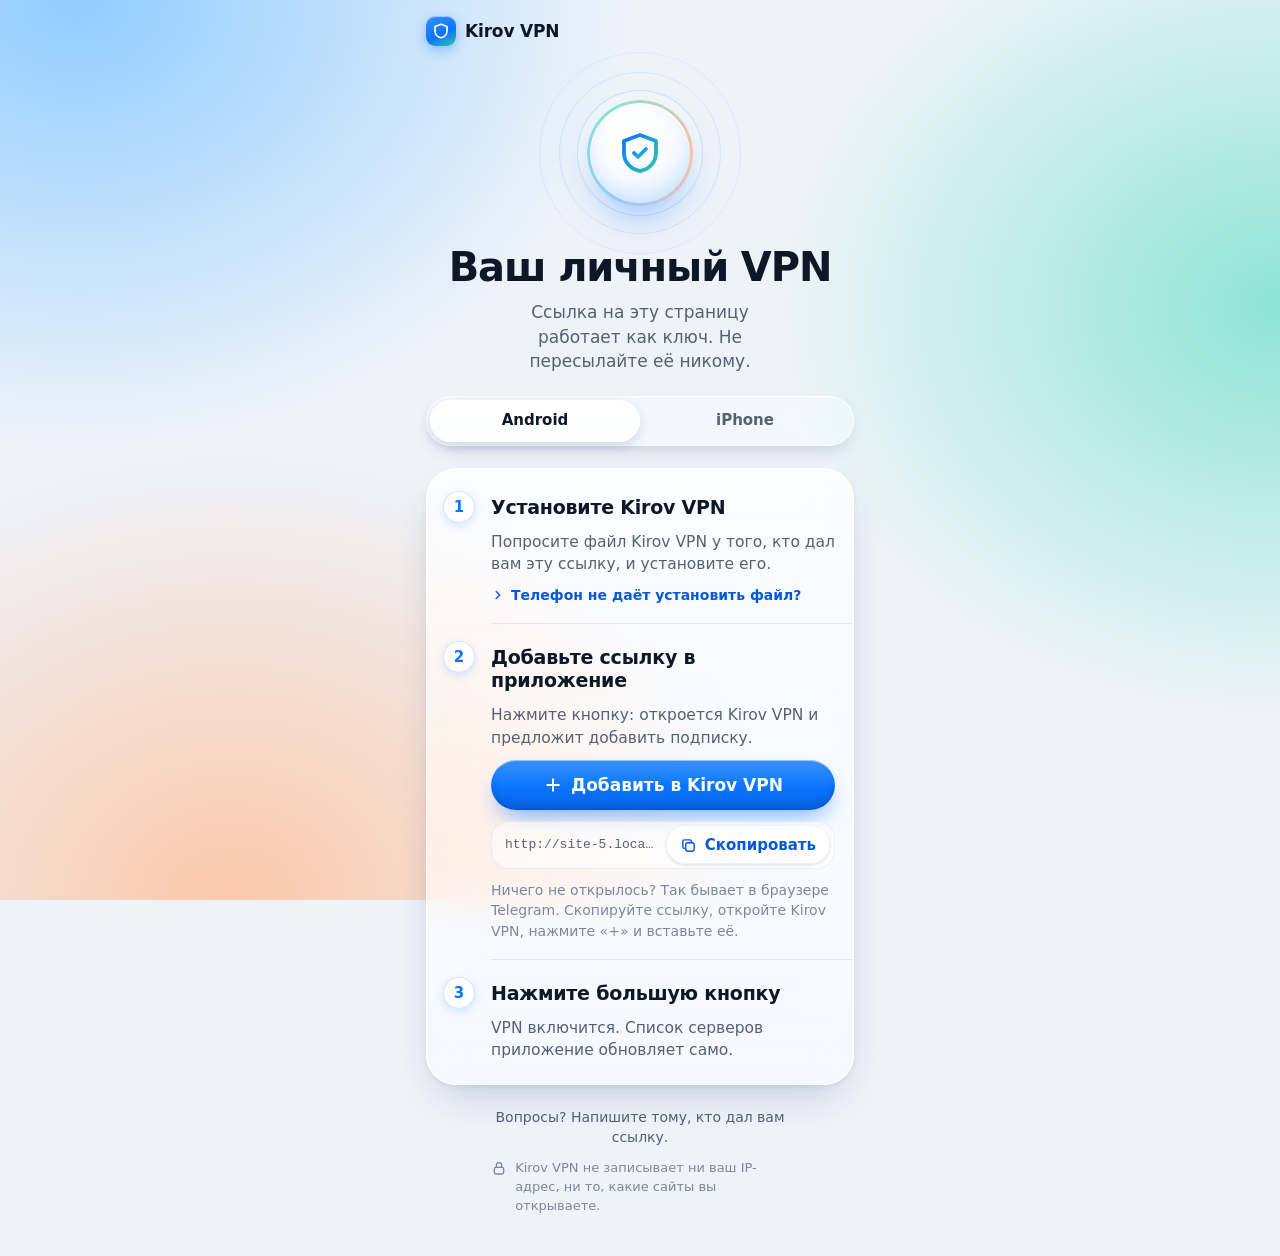
==== server/remnawave/klaus-page.html @ 03f594e6 "Panel: keep no data on friends and serve Kirov VPN's own page Privacy (the owner's wish: keep nothin" ====
<!doctype html>
<!-- Kirov VPN: the page friends see when they open their subscription link
     in a browser (Caddy serves it for Accept: text/html; apps still get
     their server list from Remnawave). install-panel.sh fills in
     klaus-config. Nothing is loaded from other sites, and the link never
     leaves as a referrer. -->
<html lang="ru">
<head>
<meta charset="utf-8">
<meta name="viewport" content="width=device-width, initial-scale=1, viewport-fit=cover">
<meta name="referrer" content="no-referrer">
<meta name="robots" content="noindex, nofollow">
<meta name="format-detection" content="telephone=no">
<meta name="theme-color" content="#EEF3F9">
<meta http-equiv="Content-Security-Policy" content="default-src 'none'; script-src 'unsafe-inline'; style-src 'unsafe-inline'; img-src 'self' data:; connect-src 'self'; base-uri 'none'; form-action 'none'">
<title>Kirov VPN</title>
<link rel="icon" href="data:,">
<script id="klaus-config" type="application/json">{}</script>
<style>
  :root {
    --ice: #EEF3F9;
    --ink: #0E1726;
    --slate: #556173;
    --mist: #7D8799;
    --blue: #0A74FF;
    --blue-deep: #0659D6;
    --mint: #2FC8A8;
    --hair: rgba(14, 23, 38, 0.08);
    --edge: rgba(255, 255, 255, 0.85);
    --shadow: 0 18px 40px -14px rgba(22, 44, 96, 0.24), 0 2px 6px rgba(22, 44, 96, 0.06);
    --font: -apple-system, BlinkMacSystemFont, "SF Pro Text", "SF Pro Display", system-ui, "Segoe UI", Roboto, "Helvetica Neue", Arial, sans-serif;
    --mono: ui-monospace, "SF Mono", SFMono-Regular, Menlo, Consolas, "Roboto Mono", monospace;
    color-scheme: light;
  }
  * { box-sizing: border-box; }
  [hidden] { display: none !important; }
  html { background: var(--ice); }
  body {
    margin: 0;
    font-family: var(--font);
    color: var(--ink);
    background: var(--ice);
    -webkit-font-smoothing: antialiased;
    -webkit-text-size-adjust: 100%;
  }

  /* The wallpaper the glass sits on. */
  .wall {
    position: fixed;
    inset: 0;
    z-index: 0;
    pointer-events: none;
    background:
      radial-gradient(62vmax 50vmax at 6% 0%, rgba(140, 203, 255, 0.95), rgba(140, 203, 255, 0) 70%),
      radial-gradient(56vmax 46vmax at 100% 34%, rgba(125, 226, 205, 0.85), rgba(125, 226, 205, 0) 70%),
      radial-gradient(60vmax 50vmax at 18% 100%, rgba(255, 190, 150, 0.8), rgba(255, 190, 150, 0) 70%),
      var(--ice);
  }

  .page {
    position: relative;
    z-index: 1;
    max-width: 460px;
    margin: 0 auto;
    padding-left: max(16px, env(safe-area-inset-left, 0px));
    padding-right: max(16px, env(safe-area-inset-right, 0px));
    padding-block: calc(16px + env(safe-area-inset-top, 0px)) calc(40px + env(safe-area-inset-bottom, 0px));
    display: flex;
    flex-direction: column;
    gap: 22px;
  }

  .top {
    display: flex;
    align-items: center;
    gap: 9px;
    font-weight: 700;
    font-size: 17px;
    letter-spacing: -0.01em;
  }
  .mark {
    width: 30px;
    height: 30px;
    border-radius: 9px;
    display: grid;
    place-items: center;
    background: linear-gradient(155deg, #3A93FF, var(--blue) 58%, var(--mint));
    box-shadow: inset 0 1px 0 rgba(255, 255, 255, 0.55), 0 4px 12px rgba(10, 116, 255, 0.35);
  }
  .mark svg { width: 18px; height: 18px; }

  /* Hero: the big button of the app, in glass, with the rings of a connection. */
  .hero {
    display: flex;
    flex-direction: column;
    align-items: center;
    text-align: center;
    gap: 12px;
  }
  .orb {
    position: relative;
    width: 150px;
    height: 150px;
    margin-block: 10px 6px;
    display: grid;
    place-items: center;
  }
  .ring {
    position: absolute;
    border-radius: 50%;
    border: 1.5px solid rgba(10, 116, 255, 0.16);
  }
  .r1 { inset: 12px; background: rgba(255, 255, 255, 0.28); }
  .r2 { inset: -6px; border-color: rgba(10, 116, 255, 0.11); }
  .r3 { inset: -26px; border-color: rgba(10, 116, 255, 0.07); }
  .disc {
    position: relative;
    width: 100px;
    height: 100px;
    border-radius: 50%;
    display: grid;
    place-items: center;
    background: radial-gradient(120% 120% at 30% 18%, rgba(255, 255, 255, 0.97), rgba(255, 255, 255, 0.6) 46%, rgba(206, 230, 255, 0.55) 100%);
    -webkit-backdrop-filter: blur(10px) saturate(180%);
    backdrop-filter: blur(10px) saturate(180%);
    box-shadow:
      inset 0 2px 1px rgba(255, 255, 255, 0.95),
      inset 0 -10px 18px rgba(10, 116, 255, 0.12),
      0 20px 38px -12px rgba(10, 116, 255, 0.5);
  }
  .disc::after {
    content: "";
    position: absolute;
    inset: -3px;
    border-radius: 50%;
    padding: 3px;
    background: conic-gradient(from 210deg, rgba(140, 203, 255, 0.95), rgba(125, 226, 205, 0.95), rgba(255, 190, 150, 0.95), rgba(140, 203, 255, 0.95));
    -webkit-mask: linear-gradient(#000 0 0) content-box, linear-gradient(#000 0 0);
    -webkit-mask-composite: xor;
    mask-composite: exclude;
  }
  .disc svg { width: 48px; height: 48px; }

  h1 {
    margin: 0;
    font-size: clamp(32px, 9vw, 40px);
    line-height: 1.05;
    font-weight: 800;
    letter-spacing: -0.028em;
    text-wrap: balance;
  }
  .lede {
    margin: 0;
    max-width: 30ch;
    font-size: 17px;
    line-height: 1.45;
    color: var(--slate);
    text-wrap: balance;
  }

  /* Segmented control with a sliding glass drop. */
  .seg {
    position: relative;
    display: grid;
    grid-template-columns: 1fr 1fr;
    padding: 4px;
    border-radius: 999px;
    background: rgba(255, 255, 255, 0.42);
    -webkit-backdrop-filter: blur(18px) saturate(180%);
    backdrop-filter: blur(18px) saturate(180%);
    box-shadow: inset 0 1px 0 rgba(255, 255, 255, 0.9), inset 0 0 0 1px rgba(255, 255, 255, 0.55), 0 8px 20px -10px rgba(22, 44, 96, 0.3);
  }
  .seg .thumb {
    position: absolute;
    top: 4px;
    bottom: 4px;
    left: 4px;
    width: calc(50% - 4px);
    border-radius: 999px;
    background: linear-gradient(180deg, #FFFFFF, rgba(255, 255, 255, 0.85));
    box-shadow: 0 4px 12px rgba(22, 44, 96, 0.16), inset 0 1px 0 #FFFFFF;
    transition: transform 0.4s cubic-bezier(0.3, 1.35, 0.5, 1);
  }
  .seg[data-active="iphone"] .thumb { transform: translateX(100%); }
  .seg button {
    position: relative;
    z-index: 1;
    height: 42px;
    border: 0;
    border-radius: 999px;
    background: transparent;
    font: 600 15px/1 var(--font);
    color: var(--slate);
    cursor: pointer;
    -webkit-tap-highlight-color: transparent;
  }
  .seg button[aria-selected="true"] { color: var(--ink); }

  /* Glass sheets. */
  .sheet {
    position: relative;
    border-radius: 30px;
    background: linear-gradient(180deg, rgba(255, 255, 255, 0.74), rgba(255, 255, 255, 0.52));
    -webkit-backdrop-filter: blur(24px) saturate(180%);
    backdrop-filter: blur(24px) saturate(180%);
    border: 1px solid var(--edge);
    box-shadow: inset 0 1px 0 rgba(255, 255, 255, 0.95), var(--shadow);
  }
  @supports not ((backdrop-filter: blur(1px)) or (-webkit-backdrop-filter: blur(1px))) {
    .sheet, .seg { background: rgba(255, 255, 255, 0.92); }
  }

  .steps { list-style: none; margin: 0; padding: 4px 0; }
  .step {
    position: relative;
    display: grid;
    grid-template-columns: 34px 1fr;
    gap: 14px;
    padding: 18px 18px 18px 16px;
  }
  .step + .step::before {
    content: "";
    position: absolute;
    top: 0;
    left: 64px;
    right: 0;
    border-top: 1px solid var(--hair);
  }
  .num {
    width: 32px;
    height: 32px;
    border-radius: 50%;
    display: grid;
    place-items: center;
    font-weight: 700;
    font-size: 15px;
    font-variant-numeric: tabular-nums;
    color: var(--blue);
    background: linear-gradient(180deg, #FFFFFF, rgba(255, 255, 255, 0.6));
    border: 1px solid rgba(10, 116, 255, 0.18);
    box-shadow: inset 0 1px 0 #FFFFFF, 0 3px 8px rgba(10, 116, 255, 0.16);
  }
  .body { display: flex; flex-direction: column; gap: 11px; min-width: 0; }
  .body h2 {
    margin: 5px 0 0;
    font-size: 19px;
    line-height: 1.25;
    font-weight: 650;
    letter-spacing: -0.012em;
  }
  .body p { margin: 0; font-size: 15.5px; line-height: 1.45; color: var(--slate); }
  .body .note, .soon .note { font-size: 14px; color: var(--mist); }

  .btn {
    display: flex;
    align-items: center;
    justify-content: center;
    gap: 8px;
    width: 100%;
    min-height: 50px;
    padding: 0 20px;
    border: 0;
    border-radius: 999px;
    font: 600 17px/1.1 var(--font);
    text-decoration: none;
    cursor: pointer;
    -webkit-tap-highlight-color: transparent;
    transition: transform 0.15s ease, box-shadow 0.2s ease;
  }
  .btn:active { transform: scale(0.97); }
  .btn svg { width: 20px; height: 20px; flex: none; }
  .btn.primary {
    color: #FFFFFF;
    background: linear-gradient(180deg, #3A93FF 0%, var(--blue) 55%, #0662E0 100%);
    box-shadow: inset 0 1px 0 rgba(255, 255, 255, 0.5), inset 0 -2px 6px rgba(0, 40, 120, 0.25), 0 12px 24px -8px rgba(10, 116, 255, 0.6);
  }
  .btn.tint {
    color: var(--blue-deep);
    background: rgba(10, 116, 255, 0.1);
    box-shadow: inset 0 0 0 1px rgba(10, 116, 255, 0.16);
  }
  .btn.small {
    width: auto;
    min-height: 38px;
    padding: 0 14px;
    font-size: 15px;
    color: var(--blue-deep);
    background: rgba(255, 255, 255, 0.85);
    box-shadow: inset 0 1px 0 #FFFFFF, 0 1px 3px rgba(22, 44, 96, 0.14), inset 0 0 0 1px rgba(14, 23, 38, 0.06);
  }
  .btn.small svg { width: 17px; height: 17px; }

  .linkrow {
    display: flex;
    align-items: center;
    gap: 8px;
    padding: 5px 5px 5px 14px;
    border-radius: 18px;
    background: rgba(255, 255, 255, 0.55);
    box-shadow: inset 0 0 0 1px rgba(14, 23, 38, 0.06);
  }
  .linkrow code {
    flex: 1;
    min-width: 0;
    font: 13px/1.3 var(--mono);
    color: var(--slate);
    white-space: nowrap;
    overflow: hidden;
    text-overflow: ellipsis;
    -webkit-user-select: all;
    user-select: all;
  }

  details.tip { font-size: 14px; color: var(--slate); }
  details.tip summary {
    list-style: none;
    display: inline-flex;
    align-items: center;
    gap: 6px;
    color: var(--blue-deep);
    font-weight: 600;
    cursor: pointer;
  }
  details.tip summary::-webkit-details-marker { display: none; }
  details.tip summary svg { width: 14px; height: 14px; transition: transform 0.2s ease; }
  details.tip[open] summary svg { transform: rotate(90deg); }
  details.tip p { margin: 8px 0 0; font-size: 14px; }

  .soon { padding: 26px 22px 24px; display: flex; flex-direction: column; align-items: center; text-align: center; gap: 12px; }
  .soon-icon {
    width: 64px;
    height: 64px;
    border-radius: 20px;
    display: grid;
    place-items: center;
    background: linear-gradient(180deg, #FFFFFF, rgba(255, 255, 255, 0.6));
    box-shadow: inset 0 1px 0 #FFFFFF, 0 8px 18px -6px rgba(22, 44, 96, 0.25), inset 0 0 0 1px rgba(14, 23, 38, 0.05);
  }
  .soon-icon svg { width: 30px; height: 30px; }
  .soon h2 { margin: 4px 0 0; font-size: 21px; font-weight: 700; letter-spacing: -0.015em; text-wrap: balance; }
  .soon p { margin: 0; max-width: 32ch; font-size: 15.5px; line-height: 1.45; color: var(--slate); }
  .badge {
    font-size: 12px;
    font-weight: 700;
    letter-spacing: 0.06em;
    text-transform: uppercase;
    color: var(--blue-deep);
    padding: 5px 10px;
    border-radius: 999px;
    background: rgba(10, 116, 255, 0.1);
  }

  .foot { display: flex; flex-direction: column; align-items: center; gap: 12px; text-align: center; padding-inline: 6px; }
  .foot p { margin: 0; font-size: 14px; line-height: 1.45; color: var(--slate); max-width: 36ch; }
  .foot a { color: var(--blue-deep); font-weight: 600; text-decoration: none; }
  .foot .priv { display: flex; gap: 8px; align-items: flex-start; text-align: left; font-size: 13px; color: var(--mist); }
  .foot .priv svg { width: 16px; height: 16px; flex: none; margin-top: 1px; }

  .toast {
    position: fixed;
    left: 50%;
    bottom: calc(24px + env(safe-area-inset-bottom, 0px));
    transform: translateX(-50%);
    z-index: 10;
    max-width: calc(100% - 32px);
    padding: 12px 18px;
    border-radius: 999px;
    background: rgba(20, 28, 44, 0.84);
    -webkit-backdrop-filter: blur(16px);
    backdrop-filter: blur(16px);
    color: #FFFFFF;
    font: 600 15px/1.3 var(--font);
    text-align: center;
    box-shadow: 0 12px 30px rgba(0, 0, 0, 0.22);
  }

  .btn:focus-visible, .seg button:focus-visible, details.tip summary:focus-visible, .foot a:focus-visible {
    outline: 3px solid rgba(10, 116, 255, 0.45);
    outline-offset: 3px;
  }

  @media (prefers-reduced-motion: no-preference) {
    .ring { animation: ripple 2.2s cubic-bezier(0.2, 0.7, 0.2, 1) both; }
    .r2 { animation-delay: 0.18s; }
    .r3 { animation-delay: 0.36s; }
    .disc { animation: settle 0.9s cubic-bezier(0.2, 1.3, 0.4, 1) both; }
    @keyframes ripple {
      0% { transform: scale(0.72); opacity: 0; }
      55% { opacity: 1; }
      100% { transform: scale(1); opacity: 1; }
    }
    @keyframes settle {
      0% { transform: scale(0.86); }
      100% { transform: scale(1); }
    }
  }
  @media (prefers-reduced-motion: reduce) {
    .seg .thumb, .btn, details.tip summary svg { transition: none; }
  }
</style>
</head>
<body>
<div class="wall" aria-hidden="true"></div>

<main class="page">
  <header class="top">
    <span class="mark" aria-hidden="true">
      <svg viewBox="0 0 24 24" fill="none" stroke="#FFFFFF" stroke-width="2.2" stroke-linecap="round" stroke-linejoin="round"><path d="M12 3l8 3v6c0 4.5-3.4 8.3-8 9-4.6-.7-8-4.5-8-9V6z"/></svg>
    </span>
    Kirov VPN
  </header>

  <section class="hero">
    <div class="orb" aria-hidden="true">
      <span class="ring r3"></span>
      <span class="ring r2"></span>
      <span class="ring r1"></span>
      <span class="disc">
        <svg viewBox="0 0 24 24" fill="none" stroke-width="1.9" stroke-linecap="round" stroke-linejoin="round">
          <defs>
            <linearGradient id="shield-ink" x1="0" y1="0" x2="1" y2="1">
              <stop offset="0" stop-color="#0A74FF"/>
              <stop offset="1" stop-color="#2FC8A8"/>
            </linearGradient>
          </defs>
          <path stroke="url(#shield-ink)" d="M12 3l8 3v6c0 4.5-3.4 8.3-8 9-4.6-.7-8-4.5-8-9V6z"/>
          <path stroke="url(#shield-ink)" d="M9 12l2 2 4-4"/>
        </svg>
      </span>
    </div>
    <h1>Ваш личный VPN</h1>
    <p class="lede">Ссылка на эту страницу работает как ключ. Не пересылайте её никому.</p>
  </section>

  <div class="seg" id="seg" role="tablist" aria-label="Ваш телефон" data-active="android">
    <span class="thumb" aria-hidden="true"></span>
    <button type="button" role="tab" id="tab-android" aria-controls="panel-android" aria-selected="true">Android</button>
    <button type="button" role="tab" id="tab-iphone" aria-controls="panel-iphone" aria-selected="false" tabindex="-1">iPhone</button>
  </div>

  <section class="sheet" id="panel-android" role="tabpanel" aria-labelledby="tab-android">
    <ol class="steps">
      <li class="step">
        <span class="num">1</span>
        <div class="body">
          <h2>Установите Kirov VPN</h2>
          <p id="ask-app">Попросите файл Kirov VPN у того, кто дал вам эту ссылку, и установите его.</p>
          <p id="open-app" hidden>Скачайте приложение и откройте файл. Если телефон спросит, разрешите установку из этого источника.</p>
          <a class="btn tint" id="get-app" href="/app/KirovVPN.apk" hidden>
            <svg viewBox="0 0 24 24" fill="none" stroke="currentColor" stroke-width="2" stroke-linecap="round" stroke-linejoin="round"><path d="M12 4v11"/><path d="M7 10l5 5 5-5"/><path d="M5 20h14"/></svg>
            Скачать приложение
          </a>
          <details class="tip">
            <summary>
              <svg viewBox="0 0 24 24" fill="none" stroke="currentColor" stroke-width="2.4" stroke-linecap="round" stroke-linejoin="round"><path d="M9 6l6 6-6 6"/></svg>
              Телефон не даёт установить файл?
            </summary>
            <p>На Samsung на время выключите «Автоблокировщик», на Huawei и Honor выключите «Чистый режим». Их можно найти поиском в настройках.</p>
          </details>
        </div>
      </li>
      <li class="step">
        <span class="num">2</span>
        <div class="body">
          <h2>Добавьте ссылку в приложение</h2>
          <p>Нажмите кнопку: откроется Kirov VPN и предложит добавить подписку.</p>
          <a class="btn primary" id="add" href="#">
            <svg viewBox="0 0 24 24" fill="none" stroke="currentColor" stroke-width="2.4" stroke-linecap="round"><path d="M12 5v14"/><path d="M5 12h14"/></svg>
            Добавить в Kirov VPN
          </a>
          <div class="linkrow">
            <code id="link"></code>
            <button type="button" class="btn small" id="copy">
              <svg viewBox="0 0 24 24" fill="none" stroke="currentColor" stroke-width="2" stroke-linecap="round" stroke-linejoin="round"><rect x="8" y="8" width="12" height="12" rx="3"/><path d="M16 8V6a2 2 0 0 0-2-2H6a2 2 0 0 0-2 2v8a2 2 0 0 0 2 2h2"/></svg>
              Скопировать
            </button>
          </div>
          <p class="note">Ничего не открылось? Так бывает в браузере Telegram. Скопируйте ссылку, откройте Kirov VPN, нажмите «+» и вставьте её.</p>
        </div>
      </li>
      <li class="step">
        <span class="num">3</span>
        <div class="body">
          <h2>Нажмите большую кнопку</h2>
          <p>VPN включится. Список серверов приложение обновляет само.</p>
        </div>
      </li>
    </ol>
  </section>

  <section class="sheet soon" id="panel-iphone" role="tabpanel" aria-labelledby="tab-iphone" hidden>
    <span class="soon-icon" aria-hidden="true">
      <svg viewBox="0 0 24 24" fill="none" stroke="#0A74FF" stroke-width="1.8" stroke-linecap="round" stroke-linejoin="round"><rect x="6" y="2.5" width="12" height="19" rx="3"/><path d="M10.5 18.5h3"/></svg>
    </span>
    <span class="badge">Скоро</span>
    <h2>Kirov VPN для iPhone</h2>
    <p>Приложение для iPhone готовится. Когда оно выйдет, здесь появится кнопка установки, а ваша ссылка останется той же.</p>
    <p class="note">Пока его нет, спросите у того, кто дал вам ссылку, как подключиться.</p>
  </section>

  <footer class="foot">
    <p id="ask-support">Вопросы? Напишите тому, кто дал вам ссылку.</p>
    <p id="support" hidden>Вопросы? <a id="support-link" href="#" target="_blank" rel="noopener noreferrer">Напишите нам</a></p>
    <p class="priv">
      <svg viewBox="0 0 24 24" fill="none" stroke="currentColor" stroke-width="2" stroke-linecap="round" stroke-linejoin="round"><rect x="5" y="11" width="14" height="10" rx="2.5"/><path d="M8 11V8a4 4 0 0 1 8 0v3"/></svg>
      Kirov VPN не записывает ни ваш IP-адрес, ни то, какие сайты вы открываете.
    </p>
  </footer>
</main>

<div class="toast" id="toast" role="status" aria-live="polite" hidden></div>

<script>
  (function () {
    var cfg = {};
    try { cfg = JSON.parse(document.getElementById("klaus-config").textContent) || {}; } catch (err) { cfg = {}; }
    var link = location.origin + location.pathname.replace(/\/+$/, "");

    var toastEl = document.getElementById("toast");
    var toastTimer;
    function toast(text) {
      toastEl.textContent = text;
      toastEl.hidden = false;
      clearTimeout(toastTimer);
      toastTimer = setTimeout(function () { toastEl.hidden = true; }, 2600);
    }

    var linkEl = document.getElementById("link");
    linkEl.textContent = link.replace(/^https:\/\//, "");
    document.getElementById("add").href = "klausvpn://add/" + link;

    // The app: a link of the owner (APK_URL), or the build the panel
    // publishes on /app/ once there is one.
    function offerDownload(url) {
      var a = document.getElementById("get-app");
      a.href = url;
      a.hidden = false;
      document.getElementById("open-app").hidden = false;
      document.getElementById("ask-app").hidden = true;
    }
    if (/^https:\/\//.test(cfg.apkUrl || "")) {
      offerDownload(cfg.apkUrl);
    } else if (window.fetch) {
      fetch("/app/version.json", { cache: "no-store" })
        .then(function (r) { if (r.ok) offerDownload("/app/KirovVPN.apk"); })
        .catch(function () {});
    }

    if (/^https?:\/\//.test(cfg.supportUrl || "")) {
      document.getElementById("support-link").href = cfg.supportUrl;
      document.getElementById("support").hidden = false;
      document.getElementById("ask-support").hidden = true;
    }

    function selectLink() {
      var range = document.createRange();
      range.selectNodeContents(linkEl);
      var sel = window.getSelection();
      sel.removeAllRanges();
      sel.addRange(range);
    }
    document.getElementById("copy").addEventListener("click", function () {
      var done = function () { toast("Ссылка скопирована"); };
      var fallback = function () { selectLink(); toast("Ссылка выделена: скопируйте её"); };
      try {
        if (navigator.clipboard && navigator.clipboard.writeText) {
          navigator.clipboard.writeText(link).then(done, fallback);
        } else {
          fallback();
        }
      } catch (err) {
        fallback();
      }
    });

    var seg = document.getElementById("seg");
    var tabs = {
      android: document.getElementById("tab-android"),
      iphone: document.getElementById("tab-iphone")
    };
    var panels = {
      android: document.getElementById("panel-android"),
      iphone: document.getElementById("panel-iphone")
    };
    function select(which, focus) {
      seg.setAttribute("data-active", which);
      Object.keys(tabs).forEach(function (k) {
        var on = k === which;
        tabs[k].setAttribute("aria-selected", on ? "true" : "false");
        tabs[k].tabIndex = on ? 0 : -1;
        panels[k].hidden = !on;
      });
      if (focus) tabs[which].focus();
    }
    tabs.android.addEventListener("click", function () { select("android"); });
    tabs.iphone.addEventListener("click", function () { select("iphone"); });
    seg.addEventListener("keydown", function (e) {
      if (e.key === "ArrowLeft" || e.key === "ArrowRight") {
        select(seg.getAttribute("data-active") === "android" ? "iphone" : "android", true);
        e.preventDefault();
      }
    });
    // iPadOS also says Macintosh; a touch screen tells them apart.
    var ios = /iPhone|iPad|iPod/.test(navigator.userAgent) ||
      (/Macintosh/.test(navigator.userAgent) && navigator.maxTouchPoints > 1);
    select(ios ? "iphone" : "android");
  })();
</script>
</body>
</html>
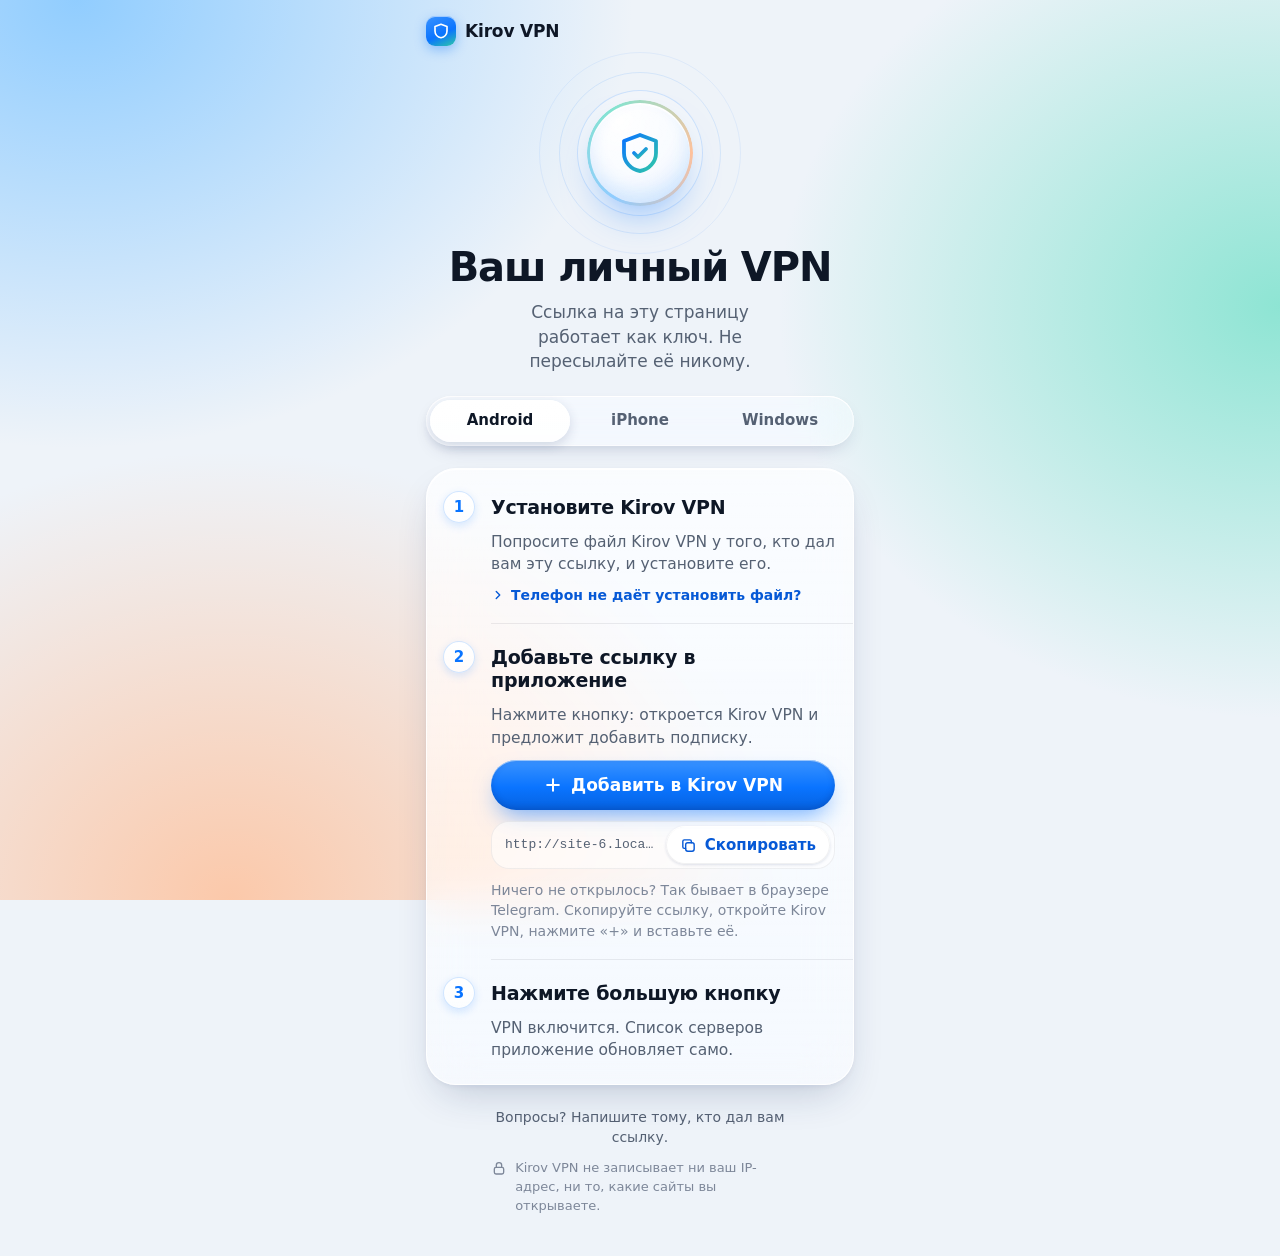
==== commit 99b870df: "Friend page: a Windows tab; the panel reads a public repository without a token The owner asked for " ====
--- a/server/remnawave/klaus-page.html
+++ b/server/remnawave/klaus-page.html
@@ -162,7 +162,7 @@
   .seg {
     position: relative;
     display: grid;
-    grid-template-columns: 1fr 1fr;
+    grid-template-columns: repeat(3, 1fr);
     padding: 4px;
     border-radius: 999px;
     background: rgba(255, 255, 255, 0.42);
@@ -175,13 +175,14 @@
     top: 4px;
     bottom: 4px;
     left: 4px;
-    width: calc(50% - 4px);
+    width: calc((100% - 8px) / 3);
     border-radius: 999px;
     background: linear-gradient(180deg, #FFFFFF, rgba(255, 255, 255, 0.85));
     box-shadow: 0 4px 12px rgba(22, 44, 96, 0.16), inset 0 1px 0 #FFFFFF;
     transition: transform 0.4s cubic-bezier(0.3, 1.35, 0.5, 1);
   }
   .seg[data-active="iphone"] .thumb { transform: translateX(100%); }
+  .seg[data-active="windows"] .thumb { transform: translateX(200%); }
   .seg button {
     position: relative;
     z-index: 1;
@@ -432,10 +433,11 @@
     <p class="lede">Ссылка на эту страницу работает как ключ. Не пересылайте её никому.</p>
   </section>
 
-  <div class="seg" id="seg" role="tablist" aria-label="Ваш телефон" data-active="android">
+  <div class="seg" id="seg" role="tablist" aria-label="Ваше устройство" data-active="android">
     <span class="thumb" aria-hidden="true"></span>
     <button type="button" role="tab" id="tab-android" aria-controls="panel-android" aria-selected="true">Android</button>
     <button type="button" role="tab" id="tab-iphone" aria-controls="panel-iphone" aria-selected="false" tabindex="-1">iPhone</button>
+    <button type="button" role="tab" id="tab-windows" aria-controls="panel-windows" aria-selected="false" tabindex="-1">Windows</button>
   </div>
 
   <section class="sheet" id="panel-android" role="tabpanel" aria-labelledby="tab-android">
@@ -498,6 +500,16 @@
     <p class="note">Пока его нет, спросите у того, кто дал вам ссылку, как подключиться.</p>
   </section>
 
+  <section class="sheet soon" id="panel-windows" role="tabpanel" aria-labelledby="tab-windows" hidden>
+    <span class="soon-icon" aria-hidden="true">
+      <svg viewBox="0 0 24 24" fill="none" stroke="#0A74FF" stroke-width="1.8" stroke-linecap="round" stroke-linejoin="round"><rect x="3.5" y="4.5" width="17" height="11.5" rx="2"/><path d="M2 19.5h20"/></svg>
+    </span>
+    <span class="badge">Скоро</span>
+    <h2>Kirov VPN для Windows</h2>
+    <p>Программа для компьютера уже проверяется. Когда она выйдет, здесь появится кнопка «Скачать», а ваша ссылка останется той же.</p>
+    <p class="note">Пока её нет, спросите у того, кто дал вам ссылку, как подключиться.</p>
+  </section>
+
   <footer class="foot">
     <p id="ask-support">Вопросы? Напишите тому, кто дал вам ссылку.</p>
     <p id="support" hidden>Вопросы? <a id="support-link" href="#" target="_blank" rel="noopener noreferrer">Напишите нам</a></p>
@@ -574,14 +586,13 @@
     });
 
     var seg = document.getElementById("seg");
-    var tabs = {
-      android: document.getElementById("tab-android"),
-      iphone: document.getElementById("tab-iphone")
-    };
-    var panels = {
-      android: document.getElementById("panel-android"),
-      iphone: document.getElementById("panel-iphone")
-    };
+    var order = ["android", "iphone", "windows"];
+    var tabs = {};
+    var panels = {};
+    order.forEach(function (k) {
+      tabs[k] = document.getElementById("tab-" + k);
+      panels[k] = document.getElementById("panel-" + k);
+    });
     function select(which, focus) {
       seg.setAttribute("data-active", which);
       Object.keys(tabs).forEach(function (k) {
@@ -592,18 +603,20 @@
       });
       if (focus) tabs[which].focus();
     }
-    tabs.android.addEventListener("click", function () { select("android"); });
-    tabs.iphone.addEventListener("click", function () { select("iphone"); });
+    order.forEach(function (k) {
+      tabs[k].addEventListener("click", function () { select(k); });
+    });
     seg.addEventListener("keydown", function (e) {
       if (e.key === "ArrowLeft" || e.key === "ArrowRight") {
-        select(seg.getAttribute("data-active") === "android" ? "iphone" : "android", true);
+        var i = order.indexOf(seg.getAttribute("data-active")) + (e.key === "ArrowRight" ? 1 : -1);
+        select(order[(i + order.length) % order.length], true);
         e.preventDefault();
       }
     });
     // iPadOS also says Macintosh; a touch screen tells them apart.
-    var ios = /iPhone|iPad|iPod/.test(navigator.userAgent) ||
-      (/Macintosh/.test(navigator.userAgent) && navigator.maxTouchPoints > 1);
-    select(ios ? "iphone" : "android");
+    var ua = navigator.userAgent;
+    var ios = /iPhone|iPad|iPod/.test(ua) || (/Macintosh/.test(ua) && navigator.maxTouchPoints > 1);
+    select(ios ? "iphone" : /Windows NT/.test(ua) ? "windows" : "android");
   })();
 </script>
 </body>
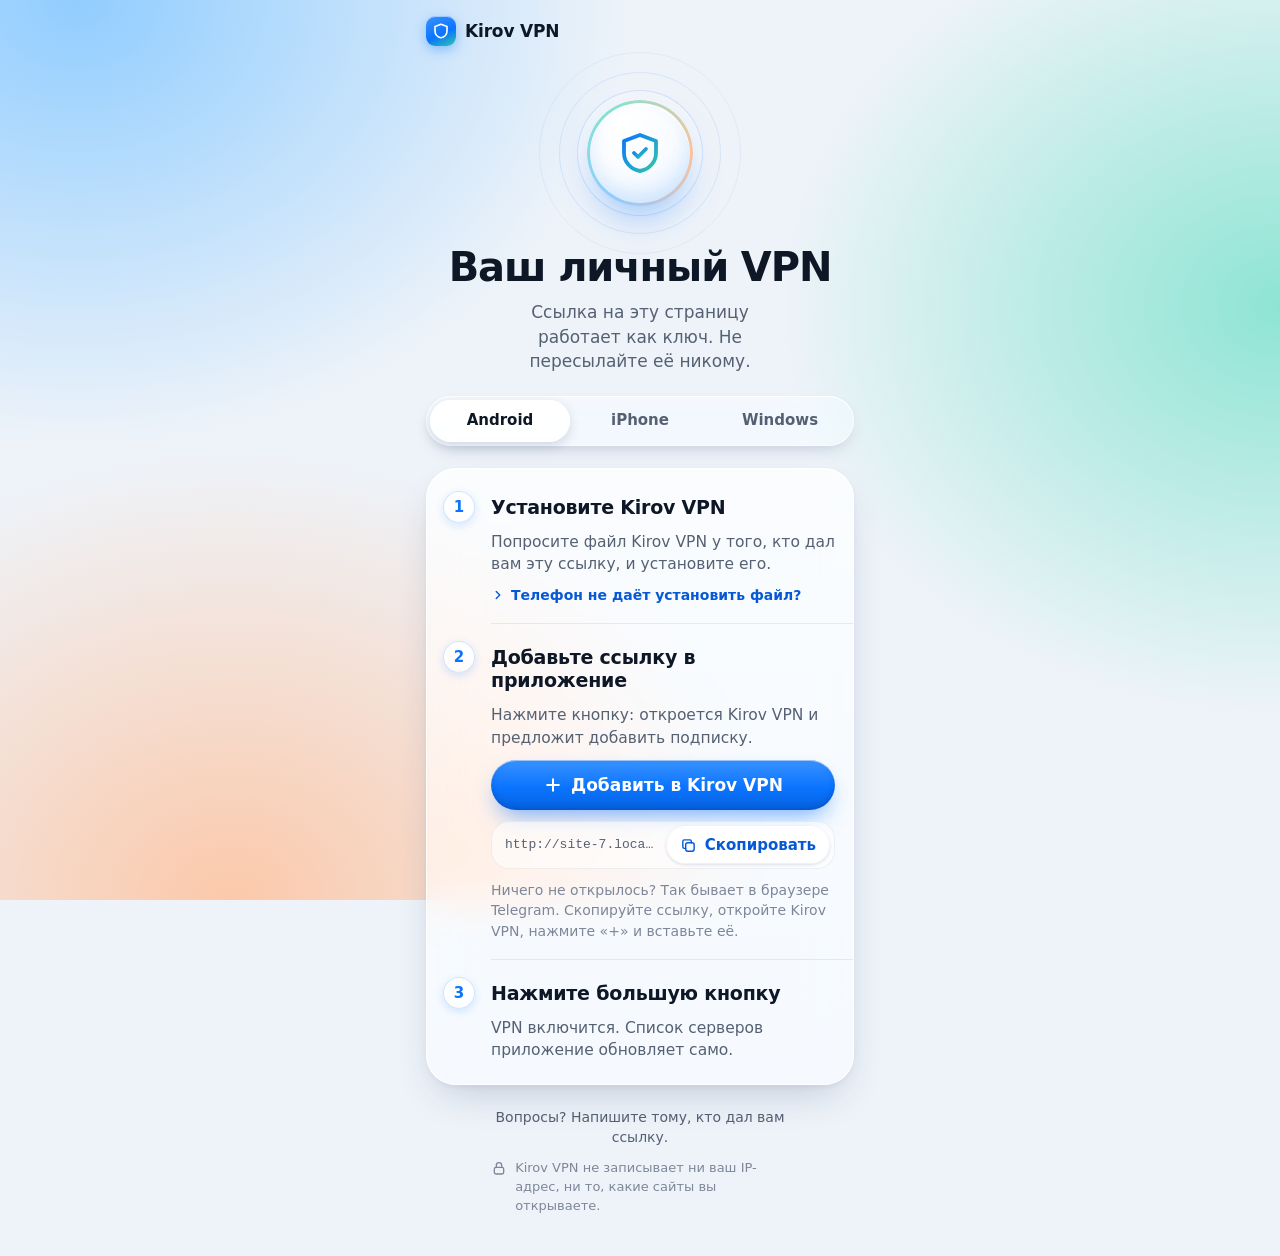
==== commit bc388259: "Panel: publish the Windows installer and offer it on the friends' page The friends' page had only «С" ====
--- a/server/remnawave/klaus-page.html
+++ b/server/remnawave/klaus-page.html
@@ -466,13 +466,13 @@
         <div class="body">
           <h2>Добавьте ссылку в приложение</h2>
           <p>Нажмите кнопку: откроется Kirov VPN и предложит добавить подписку.</p>
-          <a class="btn primary" id="add" href="#">
+          <a class="btn primary" data-add href="#">
             <svg viewBox="0 0 24 24" fill="none" stroke="currentColor" stroke-width="2.4" stroke-linecap="round"><path d="M12 5v14"/><path d="M5 12h14"/></svg>
             Добавить в Kirov VPN
           </a>
           <div class="linkrow">
-            <code id="link"></code>
-            <button type="button" class="btn small" id="copy">
+            <code data-link></code>
+            <button type="button" class="btn small" data-copy>
               <svg viewBox="0 0 24 24" fill="none" stroke="currentColor" stroke-width="2" stroke-linecap="round" stroke-linejoin="round"><rect x="8" y="8" width="12" height="12" rx="3"/><path d="M16 8V6a2 2 0 0 0-2-2H6a2 2 0 0 0-2 2v8a2 2 0 0 0 2 2h2"/></svg>
               Скопировать
             </button>
@@ -500,14 +500,64 @@
     <p class="note">Пока его нет, спросите у того, кто дал вам ссылку, как подключиться.</p>
   </section>
 
-  <section class="sheet soon" id="panel-windows" role="tabpanel" aria-labelledby="tab-windows" hidden>
-    <span class="soon-icon" aria-hidden="true">
-      <svg viewBox="0 0 24 24" fill="none" stroke="#0A74FF" stroke-width="1.8" stroke-linecap="round" stroke-linejoin="round"><rect x="3.5" y="4.5" width="17" height="11.5" rx="2"/><path d="M2 19.5h20"/></svg>
-    </span>
-    <span class="badge">Скоро</span>
-    <h2>Kirov VPN для Windows</h2>
-    <p>Программа для компьютера уже проверяется. Когда она выйдет, здесь появится кнопка «Скачать», а ваша ссылка останется той же.</p>
-    <p class="note">Пока её нет, спросите у того, кто дал вам ссылку, как подключиться.</p>
+  <section class="sheet" id="panel-windows" role="tabpanel" aria-labelledby="tab-windows" hidden>
+    <div class="soon" id="win-soon">
+      <span class="soon-icon" aria-hidden="true">
+        <svg viewBox="0 0 24 24" fill="none" stroke="#0A74FF" stroke-width="1.8" stroke-linecap="round" stroke-linejoin="round"><rect x="3.5" y="4.5" width="17" height="11.5" rx="2"/><path d="M2 19.5h20"/></svg>
+      </span>
+      <span class="badge">Скоро</span>
+      <h2>Kirov VPN для Windows</h2>
+      <p>Программа для компьютера уже проверяется. Когда она выйдет, здесь появится кнопка «Скачать», а ваша ссылка останется той же.</p>
+      <p class="note">Пока её нет, спросите у того, кто дал вам ссылку, как подключиться.</p>
+    </div>
+    <!-- Shown once the panel has published the program on /app/windows/. -->
+    <ol class="steps" id="win-steps" hidden>
+      <li class="step">
+        <span class="num">1</span>
+        <div class="body">
+          <h2>Установите Kirov VPN</h2>
+          <p>Скачайте программу и запустите файл. Нужна Windows 10 или 11.</p>
+          <a class="btn tint" href="/app/windows/KirovVPN-Setup.exe">
+            <svg viewBox="0 0 24 24" fill="none" stroke="currentColor" stroke-width="2" stroke-linecap="round" stroke-linejoin="round"><path d="M12 4v11"/><path d="M7 10l5 5 5-5"/><path d="M5 20h14"/></svg>
+            Скачать для Windows
+          </a>
+          <details class="tip">
+            <summary>
+              <svg viewBox="0 0 24 24" fill="none" stroke="currentColor" stroke-width="2.4" stroke-linecap="round" stroke-linejoin="round"><path d="M9 6l6 6-6 6"/></svg>
+              Windows не даёт установить?
+            </summary>
+            <p>Программа пока без цифровой подписи, поэтому Windows переспрашивает. Браузер: «Сохранить» → «Всё равно сохранить». «Система Windows защитила ваш компьютер»: «Подробнее» → «Выполнить в любом случае». «Разрешить этому приложению вносить изменения?»: «Да».</p>
+            <p>Если Windows 11 пишет, что файл заблокирован интеллектуальным управлением приложениями, напишите тому, кто дал вам ссылку.</p>
+          </details>
+        </div>
+      </li>
+      <li class="step">
+        <span class="num">2</span>
+        <div class="body">
+          <h2>Добавьте ссылку в программу</h2>
+          <p>Нажмите кнопку и разрешите браузеру открыть Kirov VPN: программа предложит добавить подписку.</p>
+          <a class="btn primary" data-add href="#">
+            <svg viewBox="0 0 24 24" fill="none" stroke="currentColor" stroke-width="2.4" stroke-linecap="round"><path d="M12 5v14"/><path d="M5 12h14"/></svg>
+            Добавить в Kirov VPN
+          </a>
+          <div class="linkrow">
+            <code data-link></code>
+            <button type="button" class="btn small" data-copy>
+              <svg viewBox="0 0 24 24" fill="none" stroke="currentColor" stroke-width="2" stroke-linecap="round" stroke-linejoin="round"><rect x="8" y="8" width="12" height="12" rx="3"/><path d="M16 8V6a2 2 0 0 0-2-2H6a2 2 0 0 0-2 2v8a2 2 0 0 0 2 2h2"/></svg>
+              Скопировать
+            </button>
+          </div>
+          <p class="note">Ничего не открылось? Скопируйте ссылку, откройте Kirov VPN и нажмите Ctrl+V.</p>
+        </div>
+      </li>
+      <li class="step">
+        <span class="num">3</span>
+        <div class="body">
+          <h2>Нажмите большую кнопку</h2>
+          <p>VPN включится. Список серверов программа обновляет сама.</p>
+        </div>
+      </li>
+    </ol>
   </section>
 
   <footer class="foot">
@@ -537,9 +587,11 @@
       toastTimer = setTimeout(function () { toastEl.hidden = true; }, 2600);
     }
 
-    var linkEl = document.getElementById("link");
-    linkEl.textContent = link.replace(/^https:\/\//, "");
-    document.getElementById("add").href = "klausvpn://add/" + link;
+    var i;
+    var linkEls = document.querySelectorAll("[data-link]");
+    for (i = 0; i < linkEls.length; i++) linkEls[i].textContent = link.replace(/^https:\/\//, "");
+    var adds = document.querySelectorAll("[data-add]");
+    for (i = 0; i < adds.length; i++) adds[i].href = "klausvpn://add/" + link;
 
     // The app: a link of the owner (APK_URL), or the build the panel
     // publishes on /app/ once there is one.
@@ -557,6 +609,16 @@
         .then(function (r) { if (r.ok) offerDownload("/app/KirovVPN.apk"); })
         .catch(function () {});
     }
+    // The Windows program, once the panel has published one.
+    if (window.fetch) {
+      fetch("/app/windows/version.json", { cache: "no-store" })
+        .then(function (r) {
+          if (!r.ok) return;
+          document.getElementById("win-soon").hidden = true;
+          document.getElementById("win-steps").hidden = false;
+        })
+        .catch(function () {});
+    }
 
     if (/^https?:\/\//.test(cfg.supportUrl || "")) {
       document.getElementById("support-link").href = cfg.supportUrl;
@@ -564,16 +626,17 @@
       document.getElementById("ask-support").hidden = true;
     }
 
-    function selectLink() {
+    function selectLink(el) {
       var range = document.createRange();
-      range.selectNodeContents(linkEl);
+      range.selectNodeContents(el);
       var sel = window.getSelection();
       sel.removeAllRanges();
       sel.addRange(range);
     }
-    document.getElementById("copy").addEventListener("click", function () {
+    function copyLink(e) {
+      var shown = e.currentTarget.parentNode.querySelector("[data-link]");
       var done = function () { toast("Ссылка скопирована"); };
-      var fallback = function () { selectLink(); toast("Ссылка выделена: скопируйте её"); };
+      var fallback = function () { selectLink(shown); toast("Ссылка выделена: скопируйте её"); };
       try {
         if (navigator.clipboard && navigator.clipboard.writeText) {
           navigator.clipboard.writeText(link).then(done, fallback);
@@ -583,7 +646,9 @@
       } catch (err) {
         fallback();
       }
-    });
+    }
+    var copies = document.querySelectorAll("[data-copy]");
+    for (i = 0; i < copies.length; i++) copies[i].addEventListener("click", copyLink);
 
     var seg = document.getElementById("seg");
     var order = ["android", "iphone", "windows"];
